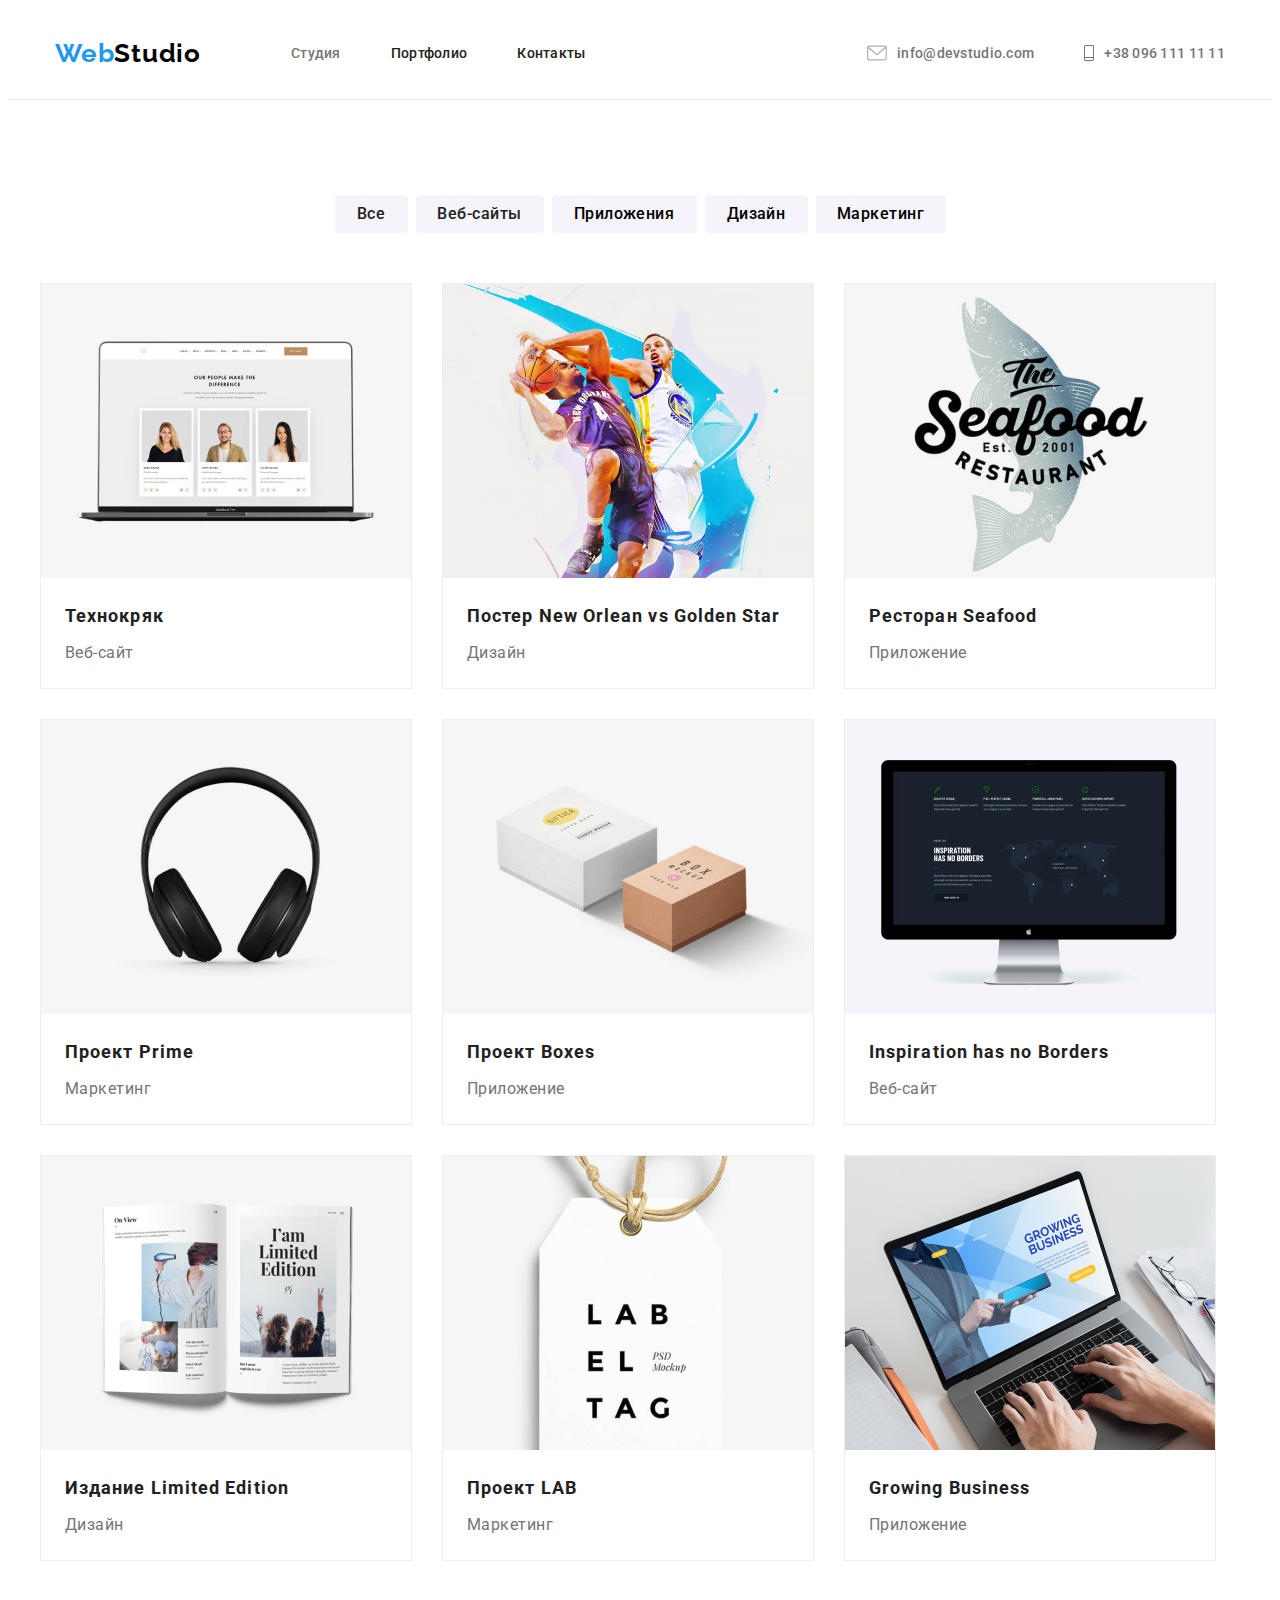
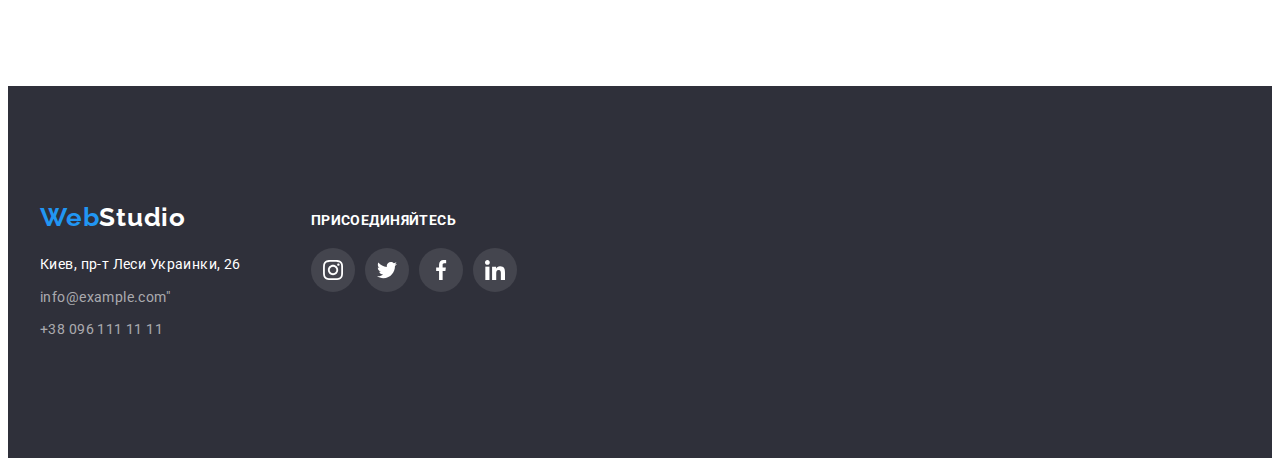
==== portfolio.html @ d0530bd4 "позиционированние текста" ====
<!DOCTYPE html>
<html lang="en">
<head>
    <meta charset="UTF-8">
    <meta name="viewport" content="width=device-width, initial-scale=1.0">
    <title>Document</title>
    <link rel="stylesheet" href="https://cdnjs.cloudflare.com/ajax/libs/modern-normalize/1.0.0/modern-normalize.min.css"
        integrity="sha512-ISS7cAi1PEhQ8jnbJpJZMd29NlhNj4AWYyLOSp2CE/CsHxTCu+r+t0D2yoJudVrd0/8fTVPUVDzY5Tvli75u/g=="
        crossorigin="anonymous" />
<link rel="stylesheet" href="./css/styles.css">
<link rel="preconnect" href="https://fonts.gstatic.com">
<link href="https://fonts.googleapis.com/css2?family=Raleway:wght@700&family=Roboto:wght@400;500;700;900&display=swap"
    rel="stylesheet",  rel="preconnect" href="https://fonts.gstatic.com">
<link href="https://fonts.googleapis.com/css2?family=Raleway:wght@700&display=swap" rel="stylesheet">
</head>
<body>
   
    
    <header class="header bord">
        <div class="container">
            <nav class="navigation">
                <a class="navigation-logo" href=""><span class="web">Web</span><span class="studio">Studio</span></a>
                <ul class="navigation-list">
        
                    <li><a class="address-mail" href="./index.html">Студия</a></li>
                    <li><a class="navigation-list-item" href="./portfolio.html">Портфолио</a></li>
                    <li><a class="navigation-list-item-in" href="">Контакты</a></li>
                </ul>
            </nav>
            <address class="address">
                <a class="navigation-list-item-blue" href="mailto:info@devstudio.com"><svg class="mail" width="16" height="12">
                        <use href="./images/sprite.svg#icon-mail"> </use>
                    </svg>
                    info@devstudio.com</a>
                <a class="header-phone" href="tel:+380961111111"><svg class="phone" width="10" height="16">
                        <use href="./images/sprite.svg#icon-phone"> </use>
                    </svg>+38 096 111 11 11</a>
            </address>
        </div>
    </header>

       <main>
         <section class="gallery">
             <ul  class="button container">
            <li  ><button  class="button-service-white" type="button">Все</li>
            <li > <button  class="button-service" type="button">Веб-сайты</button></li>
            <li><button  class="button-service-two" type="button">Приложения</button></li>
            <li><button  class="button-service-three" type="button">Дизайн</button></li>
            <li><button  class="button-service-four"type="button">Маркетинг</button><li>
            </ul>

         <div class="  container">
        <ul class=" work-once ">
           
            <li class="photo-portfolio-once">
                <a class="portfolio-shadow" href="">
                <img src="./portfolio/protfolio  images/main-page/tehnokryak-1.jpg" alt="" width="370" height="294">
                   <div class="discription-photo">
                <p class="descriptin-photo">
                    Технокряк
                    </p>
                    <p class="descriptin-photo-work">Веб-сайт </p> 
                    </div>
                    </a>
            </li>
            <li class="photo-portfolio-once">
                <a class="portfolio-shadow" href="">
                <img src="./portfolio/protfolio  images/main-page/poster-2.jpg" alt="" width="370" height="294">
                <div class="discription-photo">
                <p class="descriptin-photo">
                    Постер New Orlean vs Golden Star
                    </p>
                    <p class="descriptin-photo-work">Дизайн</p>
                    </div>
                </a>
            </li>
            <li class="photo-portfolio-twice">
                <a class="portfolio-shadow" href="">
                <img src="./portfolio/protfolio  images/main-page/resyaurant-3.jpg" alt="" width="370" height="294">
                <div class="discription-photo">
                <p class="descriptin-photo">
                    Ресторан Seafood
                    </p>
                    <p class="descriptin-photo-work">Приложение</p>
                    </div>
                </a>
            </li>
                         
            <li class="photo-portfolio-once">
                <a  class="portfolio-shadow" href="">
                <img src="./portfolio/protfolio  images/main-page/img-4.jpg" alt="" width="370" height="294">
                    <div class="discription-photo">
                <p class="descriptin-photo">
                    Проект Prime
                    </p >
                    <p class="descriptin-photo-work">Маркетинг</p>
                    </div>
                </a>
            </li>
            <li class="photo-portfolio-once">
                <a class="portfolio-shadow" href="">
                <img src="./portfolio/protfolio  images/main-page/img-5.jpg" alt="" width="370" height="294">
                <div class="discription-photo">
                    <p class="descriptin-photo">
                    Проект Boxes
                    </p >
                    <p class="descriptin-photo-work">Приложение</p>
                    </div>
                    </a>
            </li>
            <li class="photo-portfolio-twice">
                <a  class="portfolio-shadow" href="">
                <img src="./portfolio/protfolio  images/main-page/img-6.jpg" alt="" width="370" height="294">
                <div class="discription-photo">
                    <p class="descriptin-photo">
                    Inspiration has no Borders
                    </p>
                    <p class="descriptin-photo-work">Веб-сайт</p>
                    </div>
                    </a>
            </li>
            
            <li class="photo-portfolio-once">
                <a  class="portfolio-shadow" href="">
                <img src="./portfolio/protfolio  images/main-page/img-7.jpg" alt="" width="370" height="294">
                <div class="discription-photo">
                    <p class="descriptin-photo">
                    Издание Limited Edition
                    </p>
                    <p class="descriptin-photo-work">Дизайн</p>
                    </div>
                </a>
            </li>
            <li class="photo-portfolio-once">
                <a class="portfolio-shadow" href="">
                <img src="./portfolio/protfolio  images/main-page/img-8.jpg" alt="" width="370" height="294">
                <div class="discription-photo">
                    <p class="descriptin-photo">
                    Проект LAB
                    </p>
                    <p class="descriptin-photo-work">Маркетинг</p>
                    </div>
                </a>
            </li>
            <li class="photo-portfolio-twice">
                <a class="portfolio-shadow" href="">
                <img src="./portfolio/protfolio  images/main-page/img-9.jpg" alt=""width="370" height="294">
                <div class="discription-photo">
                    <p class="descriptin-photo">
                    Growing Business
                    </p>
                    <p class="descriptin-photo-work">Приложение</p>
                </div>
            </a>
            </li>
        </ul>
        </div>
        
    </section>
    </main>
<footer class="cont-footer">
    <div class="container">
        <div class="nav-foot">
            <a class="navigation-logo-footer" href=""><span class="web">Web</span><span
                    class="studio-white">Studio</span></a>
            <address>

                <ul class="futer-ul">
                    <li class="address-footer-once"> <a class="address-style"
                            href="https://goo.gl/maps/gUX8hAbv2jHmD63R7 " target="_blank">Киев, пр-т Леси Украинки,
                            26</a></li>
                    <li class="address-footer"><a class="address-style-inf"
                            href="mailto:info@example.com">info@example.com"</a></li>
                    <li class="address-footer"><a class="address-style-inf" href="tel:+380961111111">+38 096 111 11
                            11</a></li>
                </ul>
            </address>
        </div>
        <div class="footer-social">
            <p class="footer-it"> присоединяйтесь</p>

            <ul class="social-network-footer">
                <li class="social-network-items"><a class="social-network-link-footer" href=""> <svg
                            class="network-photo-footer">
                            <use href="./images/sprite.svg#icon-instagram"></use>
                        </svg></a>
                </li>
                <li class="social-network-items"><a class="social-network-link-footer" href=""> <svg
                            class="network-photo-footer">
                            <use href="./images/sprite.svg#icon-twitter"></use>
                        </svg></a>
                </li>
                <li class="social-network-items"><a class="social-network-link-footer" href=""> <svg
                            class="network-photo-footer">
                            <use href="./images/sprite.svg#icon-facebook"></use>
                        </svg></a>
                </li>
                <li class="social-network-items"><a class="social-network-link-footer" href=""> <svg
                            class="network-photo-footer">
                            <use href="./images/sprite.svg#icon-linkedin"></use>
                        </svg></a>
                </li>
            </ul>
        </div>
    </div>

</footer>
</body>
</html>
---- css/styles.css ----
h1,
h2,
h3,
h4,
h5,
h6 {
  margin: 0;
}

ul,
ol {
  margin: 0;
  padding: 0;
}

p {
  margin: 0;
}
img {
  display: block;
}
/*HEADER!!!!!!!!!!!!!!!!!!!!!!!!!!!!!!!!!!!!!!!!!!!!!!!!!!!!!*/
.header .container {
  display: flex;
  align-items: center;
  width: 1170px;
  margin: 0 auto;
  padding-top: 30px;
  padding-bottom: 30px;
}
.navigation {
  display: flex;
  align-items: center;
}
.navigation-list {
  display: flex;
}
.address {
  display: flex;
  margin-left: auto;
}
.header .navigation-logo {
  margin-right: 90px;
}
.address-mail {
  margin-right: 50px;
  outline: none;
}
.navigation-list-item {
  margin-right: 50px;
  text-decoration: none;
  outline: none;
}
.address-footer {
  display: flex;
  align-items: center;
}
.navigation-list-item-blue {
  margin-right: 50px;
  text-decoration: none;
}
.container {
  width: 1200px;
  margin: 0 auto;
  flex-wrap: wrap;
  list-style: none;
  /*justify-content: center;*/
  display: flex;
}

.navigation-list-item,
.navigation-list-item-port,
.navigation-list-item-in {
  font-family: "Roboto", sans-serif;
  font-weight: 500;
  font-size: 14px;
  line-height: 1.1422;
  letter-spacing: 0.02em;
  color: #212121;
  text-decoration: none;
  list-style-type: none;
  outline: none;
}

.address-mail,
.header-phone {
  font-family: "Roboto", sans-serif;
  font-style: normal;
  font-weight: 500;
  font-size: 14px;
  line-height: 1.1422;
  letter-spacing: 0.02em;
  color: #757575;
  text-decoration: none;
}

.address-mail:hover,/*hover for e-mail address*/
.address-mail:focus {
  color: #2196f3;
}

.button-service:hover,
.button-service:focus {
  background-color: #2196f3;
  color: white;
}

/*HERO*/
.hero {
  background: #2f303a;
  background-image: linear-gradient(
      rgba(47, 48, 58, 0.4),
      rgba(47, 48, 58, 0.4)
    ),
    url("../images/hero/bg.jpg"); /*задаем фон в виде картинки*/ /* обязательно задаем!!!!!!!!!!!!!!!!!!!!!!!!!!!!!!!!!!!!!!!!!!!!!!!!!*/

  background-size: cover; /* обязательно задаем!!!!!!!!!!!!!!!!!!!!!!!!!!!!!!!!!!!!!!!!!!!!!!!!!*/

  background-repeat: no-repeat; /* обязательно задаем!!!!!!!!!!!!!!!!!!!!!!!!!!!!!!!!!!!!!!!!!!!!!!!!!*/
  align-items: center;
  padding: 200px 0;
}

.modal-button {
  font-family: "Roboto", sans-serif;
  font-style: normal;
  font-weight: bold;
  font-size: 16px;
  line-height: 30px;
  align-items: center;
  text-align: center;
  letter-spacing: 0.06em;
  color: #ffffff;
  padding-left: 30px;
  padding-right: 30px;
  padding-top: 10px;
  padding-bottom: 10px;
}
.service-button {
  margin: 0 auto;
  display: block;
  min-width: 200px;
  height: 50px;
  background: #2196f3;
  box-shadow: 0px 4px 4px rgba(0, 0, 0, 0.15);
  border-radius: 4px;
  cursor: pointer; /*рука на кнопке*/
  margin-top: 30px;
}
.hero-title {
  font-family: "Roboto", sans-serif;
  font-style: normal;
  font-weight: 900;
  font-size: 44px;
  line-height: 1.363;
  text-align: center;
  letter-spacing: 0.06em;
  text-transform: uppercase;
  color: #ffffff;
  width: 696px;
  margin: 0 auto;
}
/*OUR WORK IDEA */
.work-idea {
  font-family: "Roboto", sans-serif;
  font-style: normal;
  font-weight: bold;
  font-size: 14px;
  line-height: 16px;
  letter-spacing: 0.03em;
  text-transform: uppercase;
  color: #212121;
  list-style-type: none;
  margin-bottom: 10px;
}
.work {
  list-style-type: none;
}
.work-footer {
  display: flex;
  list-style-type: none;
  align-items: center;
  flex-direction: column;
}
.futer-ul {
  list-style-type: none;
  padding-top: 20px;
}
.work-ul {
  display: flex;
  list-style: none;
  align-items: center;
}
.work-idea-optoins {
  font-family: "Roboto", sans-serif;
  font-style: normal;
  font-weight: normal;
  font-size: 14px;
  line-height: 24px;
  letter-spacing: 0.03em;
  color: #757575;
}

.work-desk {
  padding-right: 30px;
  width: 275px;
  margin-right: 30px;
}
.work-desk-once {
  max-width: 275px;
}

.photo-work {
  padding-right: 30px;
}

/*OUR prpcess, our peple*/
.work-people {
  background: #f5f4fa;
  margin: 0 auto;
  padding-top: 95px;
  padding-bottom: 95px;
}

.work-process {
  font-family: "Roboto", sans-serif;
  font-style: normal;
  font-weight: bold;
  font-size: 36px;
  line-height: 42px;
  text-align: center;
  letter-spacing: 0.03em;
  color: #212121;
  padding-bottom: 50px;
  margin: 0 auto;
}
.work-blok {
  padding-top: 95px;
  padding-bottom: 95px;
}
.person {
  margin-right: 30px;
  background: #ffffff;
  cursor: pointer;
  max-width: 270px;
  height: 428px;
}
.person-once {
  background: #ffffff;
  cursor: pointer;
  max-width: 270px;
  height: 428px;
}
.name-one {
  font-family: "Roboto", sans-serif;
  font-style: normal;
  font-weight: 500;
  font-size: 16px;
  line-height: 19px;
  letter-spacing: 0.03em;
  color: #212121;
  padding-left: 59px;
  padding-right: 59px;
  padding-top: 30px;
  padding-bottom: 10px;
}
.name-fr {
  font-family: "Roboto", sans-serif;
  font-style: normal;
  font-weight: 500;
  font-size: 16px;
  line-height: 19px;
  letter-spacing: 0.03em;
  color: #212121;
  padding-left: 80px;
  padding-right: 80px;
  padding-top: 30px;
  padding-bottom: 10px;
}
.name-mark {
  font-family: "Roboto", sans-serif;
  font-style: normal;
  font-weight: 500;
  font-size: 16px;
  line-height: 19px;
  letter-spacing: 0.03em;
  color: #212121;
  padding-left: 60px;
  padding-right: 60px;
  padding-top: 30px;
  padding-bottom: 10px;
}
.name-diz {
  font-family: "Roboto", sans-serif;
  font-style: normal;
  font-weight: 500;
  font-size: 16px;
  line-height: 19px;
  letter-spacing: 0.03em;
  color: #212121;
  padding-left: 60px;
  padding-right: 60px;
  padding-top: 30px;
  padding-bottom: 10px;
}
.professional {
  font-family: "Roboto", sans-serif;
  font-style: normal;
  font-weight: normal;
  font-size: 16px;
  line-height: 19px;
  /* identical to box height */
  letter-spacing: 0.03em;
  color: #757575;
  padding-top: 10px;
  padding-bottom: 15px;
  text-align: center;
}
.cont-footer {
  display: flex;
  align-items: center;
  padding-top: 60px;
  padding-bottom: 60px;
  height: 252px;
  background: #2f303a;
}

/*OUR process, our peple*/

/*ADDRESS*/
.address-style {
  font-family: "Roboto", sans-serif;
  font-style: normal;
  font-weight: normal;
  font-size: 14px;
  line-height: 1.71;
  letter-spacing: 0.03em;
  text-decoration: none;
  color: #ffffff;
}
.address-style-inf {
  font-family: "Roboto", sans-serif;
  font-style: normal;
  font-weight: normal;
  font-size: 14px;
  line-height: 1.71;
  letter-spacing: 0.03em;
  text-decoration: none;
  color: rgba(255, 255, 255, 0.6);
}

/*ADDRESS*/
.studio {
  font-family: "Raleway", sans-serif;
  font-style: normal;
  font-weight: bold;
  font-size: 26px;
  line-height: 1.19;
  letter-spacing: 0.03em;
  text-decoration: none;
  color: black;
}
.web {
  font-family: Raleway;
  font-style: normal;
  font-weight: bold;
  font-size: 26px;
  line-height: 1.19;
  letter-spacing: 0.03em;
  color: #2196f3;
}

.navigation-list-item-port {
  font-family: Roboto;
  font-style: normal;
  font-weight: 500;
  font-size: 14px;
  line-height: 1.142;
  letter-spacing: 0.02em;
  color: #212121;
}

.address-mail-port,
.header-phone-port {
  font-family: "Roboto", sans-serif;
  font-style: normal;
  font-weight: 500;
  font-size: 14px;
  line-height: 1.142;
  letter-spacing: 0.02em;
  text-decoration: none;
  color: #757575;
}
.descriptin-photo {
  font-family: "Roboto", sans-serif;
  font-style: normal;
  font-weight: bold;
  font-size: 18px;
  line-height: 2;
  letter-spacing: 0.06em;
  color: #212121;
  padding-bottom: 4px;
  text-decoration: none;
}
.descriptin-photo-work {
  font-family: "Roboto", sans-serif;
  font-style: normal;
  font-weight: normal;
  font-size: 16px;
  line-height: 1.875;
  letter-spacing: 0.03em;
  color: #757575;
  text-decoration: none;
}
.navigation-logo {
  font-family: Raleway;
  font-style: normal;
  font-weight: bold;
  font-size: 26px;
  line-height: 1.19;
  letter-spacing: 0.03em;
  color: #2196f3;
  text-decoration: none;
  outline: none;
}
.navigation-logo-footer {
  width: 145px;
  height: 31px;
  font-family: Raleway;
  font-style: normal;
  font-weight: bold;
  font-size: 26px;
  line-height: 31px;
  letter-spacing: 0.03em;
  text-decoration: none;
}
.address-style {
  font-family: "Roboto", sans-serif;
  font-style: normal;
  font-weight: normal;
  font-size: 14px;
  line-height: 1.714;
  letter-spacing: 0.03em;
  text-decoration: none;
  /*color: #FFFFFF;*/
}

.navigation-list {
  list-style-type: none;
}
.studio-white {
  color: white;
}

.navigation-list-item-blue {
  font-family: "Roboto", sans-serif;
  font-style: normal;
  font-weight: 500;
  font-size: 14px;
  line-height: 16px;
  letter-spacing: 0.02em;
  color: #757575;
  outline: none;
}

.navigation-list-item-blue:hover,
.navigation-list-item-blue:focus {
  color: #2196f3;
}

.navigation-list-item-port-blue {
  font-family: "Roboto", sans-serif; /*задаем голубой для*/
  font-style: normal;
  font-weight: 500;
  font-size: 14px;
  line-height: 16px;
  letter-spacing: 0.02em;
  color: #2196f3;
  text-decoration: none;
}

.button-service {
  list-style-type: none;
  font-family: Roboto;
  font-style: normal;
  font-weight: 500;
  font-size: 16px;
  line-height: 26px;
  text-align: center;
  letter-spacing: 0.03em;
  color: #212121;
  width: 128px;
  height: 38px;
  background: #f5f4fa;
  border-radius: 4px;
  border: none;
  outline: none;
}

.header-phone:hover,/*hover for e-mail address*/
.header-phone:focus {
  color: #2196f3;
  outline: none;
}

.button-service-white {
  font-family: "Roboto", sans-serif;
  font-style: normal;
  font-weight: 500;
  font-size: 16px;
  line-height: 26px;
  letter-spacing: 0.03em;
  color: #212121;
  margin-right: 8px;
  width: 73px;
  height: 38px;
  cursor: pointer;
  background: #f5f4fa;
  border-radius: 4px;
  border: none;
  outline: none;
}
.button-service-white:hover,
.button-service-white:focus {
  background-color: #2196f3;
  color: white;
}

.address-footer {
  padding-top: 9px;
}

/*--------------------------------ПОРТФОЛИО-------------------------------*/
.header-portfolio {
  display: flex;
  align-items: center;
  padding-top: 30px;
  padding-bottom: 30px;
}
.work-portfolio {
  list-style: none;
  display: flex;
}
.navigation-partfolio {
  display: flex;
  align-items: center;
}
.address-porfolio {
  display: flex;
  align-items: center;
}
.navigation-logo-partfolio {
  margin-right: 95px;
  text-decoration: none;
}
.nav {
  margin-right: 50px;
}
.navigation-list-item-port-contact {
  font-family: Roboto;
  font-style: normal;
  font-weight: 500;
  font-size: 14px;
  line-height: 1.142;
  letter-spacing: 0.02em;
  color: #212121;
  text-decoration: none;
}
.address-porfolio {
  margin-left: auto;
}
.address-mail-port {
  margin-right: 50px;
}
.button {
  display: flex;
  text-align: center;
  justify-content: center;
  padding-bottom: 50px;
  list-style-type: none;
}

.button-service {
  margin-right: 8px;
  width: 128px;
  height: 38px;
  background: #f5f4fa;
  border-radius: 4px;
  cursor: pointer;
  font-family: Roboto;
  font-style: normal;
  font-weight: 500;
  font-size: 16px;
  line-height: 26px;
  text-align: center;
  letter-spacing: 0.03em;
  border: none;
  outline: none;
}

.button-service-two {
  margin-right: 8px;
  width: 145px;
  height: 38px;
  background: #f5f4fa;
  border-radius: 4px;
  cursor: pointer;
  font-family: Roboto;
  font-style: normal;
  font-weight: 500;
  font-size: 16px;
  line-height: 26px;
  text-align: center;
  letter-spacing: 0.03em;
  border: none;
  outline: none;
}
.button-service-two:hover,
.button-service-two:focus {
  background-color: #2196f3;
  color: white;
}

.button-service-three {
  margin-right: 8px;
  width: 103px;
  height: 38px;
  background: #f5f4fa;
  border-radius: 4px;
  cursor: pointer;
  font-family: Roboto;
  font-style: normal;
  font-weight: 500;
  font-size: 16px;
  line-height: 26px;
  text-align: center;
  letter-spacing: 0.03em;
  border: none;
  outline: none;
}
.button-service-three:hover,
.button-service-three:focus {
  background-color: #2196f3;
  color: white;
}
.button-service-four {
  width: 130px;
  height: 38px;
  background: #f5f4fa;
  cursor: pointer;
  font-family: Roboto;
  font-style: normal;
  font-weight: 500;
  font-size: 16px;
  line-height: 26px;
  text-align: center;
  letter-spacing: 0.03em;
  border: none;
  outline: none;
}
.button-service-four:hover,
.button-service-four:focus {
  background-color: #2196f3;
  color: white;
}
.work-once {
  list-style: none;
  display: flex;
  flex-wrap: wrap; /*-----------------------------------очень важно*/
}
.photo-portfolio-once {
  margin-right: 30px;
  margin-bottom: 30px;
  background: #ffffff;
  box-sizing: border-box;
  cursor: pointer;
  text-decoration: none;
  background: #ffffff;
  border: 1px solid #eeeeee;
  box-sizing: border-box;
  outline: none;
}

.photo-portfolio-once:hover,
.photo-portfolio-once:focus {
  box-shadow: 0px 1px 1px rgba(0, 0, 0, 0.12), 0px 4px 4px rgba(0, 0, 0, 0.06),
    1px 4px 6px rgba(0, 0, 0, 0.16);
}

.portfolio-shadow {
  text-decoration: none;
}

.portfolio-shadow:focus {
  display: block;
  box-shadow: 0px 1px 1px rgba(0, 0, 0, 0.12), 0px 4px 4px rgba(0, 0, 0, 0.06),
    1px 4px 6px rgba(0, 0, 0, 0.16);
  outline: none;
}

.photo-portfolio-twice:hover,
.photo-portfolio-twice:focus {
  box-shadow: 0px 1px 1px rgba(0, 0, 0, 0.12), 0px 4px 4px rgba(0, 0, 0, 0.06),
    1px 4px 6px rgba(0, 0, 0, 0.16);
}

.photo-portfolio-twice {
  margin-bottom: 30px;
  background: #ffffff;
  border: 1px solid #eeeeee;
  box-sizing: border-box;
  cursor: pointer;
  border: 1px solid #eeeeee;
  box-sizing: border-box;
  outline: none;
}
.discription-photo {
  padding-left: 24px;
  padding-right: 24px;
  padding-top: 20px;
  padding-bottom: 20px;
  text-decoration: none;
}
.bord {
  border-bottom: 1px solid #ececec;
}
.gallery {
  padding-bottom: 95px;
  padding-top: 95px;
}
.header-phone:hover,/*hover for e-mail address*/
.header-phone:focus {
  color: #2196f3;
}

.navigation-list-item:hover,/*hover for e-mail address*/
.navigation-list-item:focus {
  color: #2196f3;
}
.mail {
  color: #757575;
  margin-right: 10px;
}

.navigation-list-item-blue {
  display: flex;
  align-items: center;
}
.phone {
  margin-right: 10px;
  color: #757575;
}
.header-phone {
  display: flex;
  align-items: center;
}

.navigation-list-item-in:hover,
.navigation-list-item-in:focus {
  color: #2196f3;
}
.social-network {
  display: flex;
  justify-content: space-between;
  list-style: none;
  padding-bottom: 30px;
  padding-right: 30px;
  padding-left: 30px;
}
.social-network-link {
  /* родной цвет окошка*/
  width: 44px;
  height: 44px;
  background-color: #ffffff;
  display: block;
  border-radius: 50%;
  display: flex;
  justify-content: center;
  align-items: center;
  outline: none;
}
.social-network-link:hover,
.social-network-link:focus {
  background: #2196f3; /* наводим на ссылку и получаем ховер*/
}

.social-network-link:hover .network-photo,
.social-network-link:focus .network-photo {
  /*наводим на родной цвет а получаем ховер иконки*/
  fill: #ffffff;
}

.network-photo {
  width: 20px;
  height: 20px;
  color: #afb1b8; /*родной цвет иконки*/
}
.network-photo {
  fill: currentColor; /* утверждаем родной цвет*/
}
.social-network-link-footer:hover,
.social-network-link-footer:focus {
  background: #2196f3;
  outline: none;
}

.network-photo-footer {
  width: 20px;
  height: 20px;
  color: #ffffff;
}
.network-photo-footer {
  fill: currentColor;
}

.social-network-link-footer {
  width: 44px;
  height: 44px;
  background: #2f303a;
  background-image: linear-gradient(
    rgba(255, 255, 255, 0.1),
    rgba(255, 255, 255, 0.1)
  );
  display: block;
  border-radius: 50%;
  display: flex;
  justify-content: center;
  align-items: center;
}
.person:hover,
.person:focus {
  box-shadow: 0px 1px 3px rgba(0, 0, 0, 0.12), 0px 1px 1px rgba(0, 0, 0, 0.14),
    0px 2px 1px rgba(0, 0, 0, 0.2);
  border-radius: 0px 0px 4px 4px;
}
.person-once:hover,
.person-once:focus {
  box-shadow: 0px 1px 3px rgba(0, 0, 0, 0.12), 0px 1px 1px rgba(0, 0, 0, 0.14),
    0px 2px 1px rgba(0, 0, 0, 0.2);
  border-radius: 0px 0px 4px 4px;
}

.footer-it {
  font-family: Roboto;
  font-style: normal;
  font-weight: bold;
  font-size: 14px;
  line-height: 16px;
  letter-spacing: 0.03em;
  text-transform: uppercase;
  color: #ffffff;
}
.footer-social {
  display: block;
  padding-top: 70px;
  padding-bottom: 60px;
  padding-left: 70px;
}
.social-network-footer {
  display: flex;
  list-style: none;
}
.nav-foot {
  padding-top: 60px;
  padding-bottom: 60px;
}
.social-network-footer {
  padding-top: 20px;
}
.social-network-items {
  padding-right: 10px;
}
.container-hero {
  width: 1200px;
  margin: 0 auto;
  flex-wrap: wrap;
  list-style: none;
  justify-content: center;
}

.container-footer {
  width: 1200px;
  margin: 0 auto;
  flex-wrap: wrap;
  list-style: none;
  display: flex;
}
.photo-before-list {
  display: flex;
  list-style-type: none;
}
.photo-before-list-icon {
  width: 270px;
  height: 120px;
  background: #f5f4fa;
  border-radius: 4px;
}
.photo-before {
  padding-top: 95px;
  padding-bottom: 30px;
}
.photo-before-list-icon {
  margin-right: 30px;
  justify-content: center;
  display: flex;
  align-items: center;
}
.our-client {
  font-family: Roboto;
  font-style: normal;
  font-weight: bold;
  font-size: 36px;
  line-height: 42px;
  text-align: center;
  letter-spacing: 0.03em;
  color: #212121;
  margin: 0 auto;
  padding-bottom: 50px;
}
.client-list {
  display: flex;
  list-style-type: none;
  align-items: center;
  justify-content: space-between;
}
.client {
  padding-top: 95px;
  padding-bottom: 95px;
}
.client-items {
  width: 170px;
  height: 90px;
  border: 1px solid #afb1b8;
  box-sizing: border-box;
  border-radius: 4px;
  justify-content: center;
  display: flex;
  align-items: center;
}
.container-client {
  width: 1200px;
  margin: 0 auto;
  flex-wrap: wrap;
  list-style: none;
  /*justify-content: center;*/
}
.client-photo {
  color: #afb1b8; /*родной цвет иконки*/
  display: flex;
  align-items: center;
}
.client-photo {
  fill: currentColor; /* утверждаем родной цвет*/
}

.client-items-link {
  display: flex;
  border: 1px solid #afb1b8;
  justify-content: center;
  align-items: center;
  width: 170px;
  height: 90px;
  outline-color: #2196f3;
}

.client-items-link:hover .client-photo {
  color: #2196f3;
}
.header-phone:hover .phone {
  fill: #2196f3;
}
.header-phone:focus .phone {
  fill: #2196f3;
}
.phone {
  fill: currentColor;
} /* утверждаем родной цвет*/

.mail {
  width: 20px;
  height: 20px;
  color: #afb1b8; /*родной цвет иконки*/
}
.mail {
  fill: currentColor; /* утверждаем родной цвет*/
}
.navigation-list-item-blue:hover .mail {
  fill: #2196f3;
}
.navigation-list-item-blue:focus .mail {
  fill: #2196f3;
}
.client-items-link:hover {
  border-color: #2196f3;
}

.client-items-link:hover .client-photo,
.client-items-link:focus .client-photo {
  color: #2196f3;
}
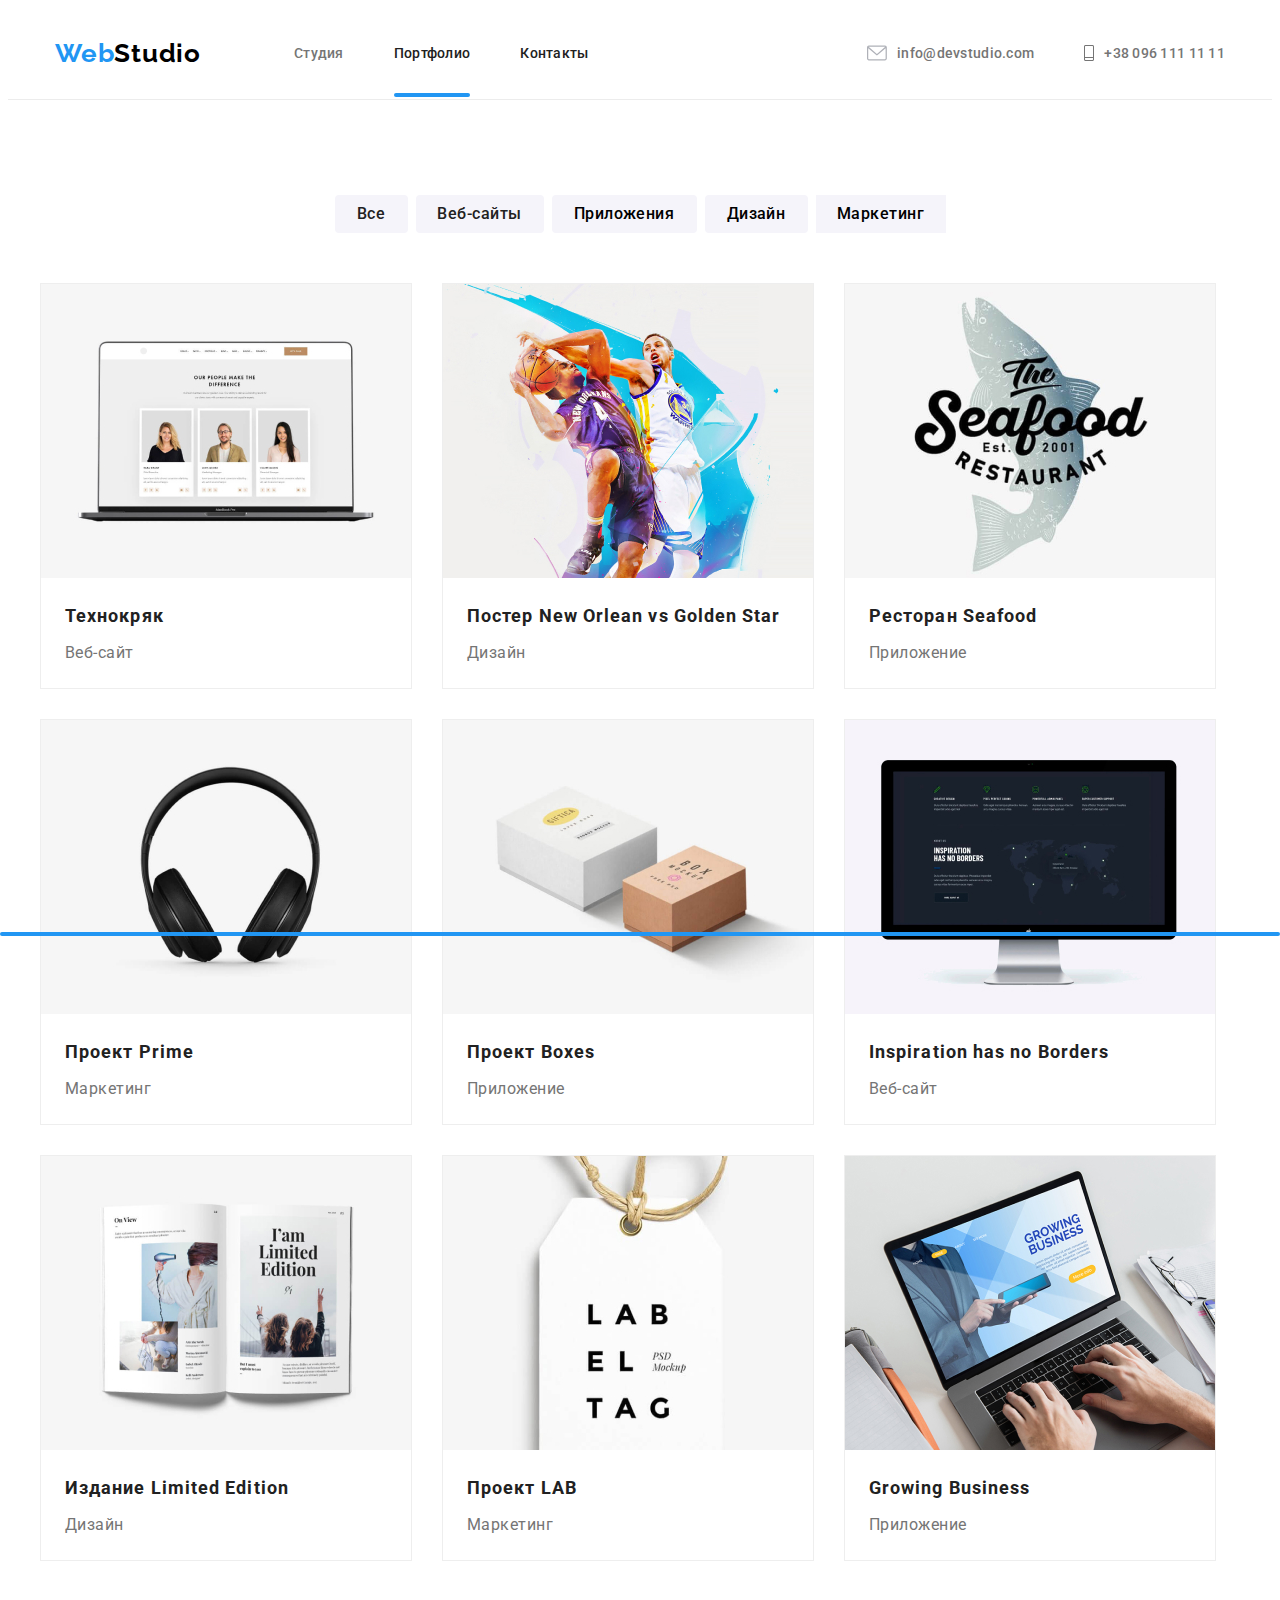
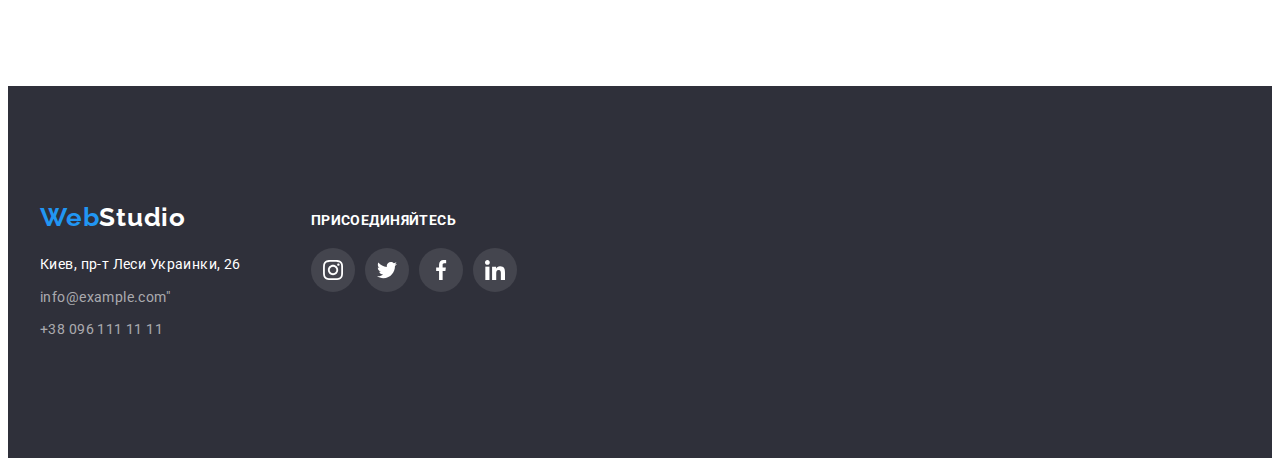
==== commit 4ad0cc57: "new" ====
--- a/portfolio.html
+++ b/portfolio.html
@@ -23,7 +23,7 @@
                 <ul class="navigation-list">
         
                     <li><a class="address-mail" href="./index.html">Студия</a></li>
-                    <li><a class="navigation-list-item" href="./portfolio.html">Портфолио</a></li>
+                    <li class="stidio-nav"><a class="navigation-list-item-portion" href="./portfolio.html">Портфолио</a></li>
                     <li><a class="navigation-list-item-in" href="">Контакты</a></li>
                 </ul>
             </nav>
--- a/css/styles.css
+++ b/css/styles.css
@@ -28,6 +28,57 @@
   padding-top: 30px;
   padding-bottom: 30px;
 }
+.address-mail::after {
+  /* создание полосочки псевдоэлемента*/
+  content: "";
+  position: absolute;
+  width: 100%;
+  left: 0;
+  bottom: 0;
+  display: block;
+  height: 4px;
+  background: #2196f3;
+  border-radius: 2px;
+  transform: translateY(36px);
+}
+.navigation-list-item-portion::after {
+  /* создание полосочки псевдоэлемента*/
+  content: "";
+  position: absolute;
+  width: 100%;
+  left: 0;
+  bottom: 0;
+  display: block;
+  height: 4px;
+  background: #2196f3;
+  border-radius: 2px;
+  transform: translateY(36px);
+}
+.stidio-nav {
+  position: relative;
+}
+.address-mail {
+  transition: color 250ms /*cubic-bezier(0.4.0, 0.2, 1)*/;
+}
+.navigation-list-item {
+  transition: color 250ms /*cubic-bezier(0.4.0, 0.2, 1)*/;
+}
+..navigation-list-item-portion {
+  transition: color 250ms /*cubic-bezier(0.4.0, 0.2, 1)*/;
+}
+.mail {
+  transition: color 1000ms /*cubic-bezier(0.4.0, 0.2, 1)*/;
+}
+
+.navigation-list-item-in {
+  transition: color 250ms /*cubic-bezier(0.4.0, 0.2, 1)*/;
+}
+.navigation-list-item-blue {
+  transition: color 250ms /*cubic-bezier(0.4.0, 0.2, 1)*/;
+}
+.header-phone {
+  transition: color 250ms /*cubic-bezier(0.4.0, 0.2, 1)*/;
+}
 .navigation {
   display: flex;
   align-items: center;
@@ -40,16 +91,21 @@
   margin-left: auto;
 }
 .header .navigation-logo {
-  margin-right: 90px;
 }
 .address-mail {
-  margin-right: 50px;
   outline: none;
 }
 .navigation-list-item {
-  margin-right: 50px;
-  text-decoration: none;
-  outline: none;
+  margin-left: 50px;
+  text-decoration: none;
+  outline: none;
+  position: relative;
+}
+.navigation-list-item-portion {
+  margin-left: 50px;
+  text-decoration: none;
+  outline: none;
+  position: relative;
 }
 .address-footer {
   display: flex;
@@ -67,10 +123,14 @@
   /*justify-content: center;*/
   display: flex;
 }
+.navigation-list-item-in {
+  margin-left: 50px;
+}
 
 .navigation-list-item,
 .navigation-list-item-port,
-.navigation-list-item-in {
+.navigation-list-item-in,
+.navigation-list-item-portion {
   font-family: "Roboto", sans-serif;
   font-weight: 500;
   font-size: 14px;
@@ -422,6 +482,7 @@
   color: #2196f3;
   text-decoration: none;
   outline: none;
+  padding-right: 93px;
 }
 .navigation-logo-footer {
   width: 145px;
@@ -735,6 +796,10 @@
 
 .navigation-list-item:hover,/*hover for e-mail address*/
 .navigation-list-item:focus {
+  color: #2196f3;
+}
+.navigation-list-item-portion:hover,/*hover for e-mail address*/
+.navigation-list-item-portion:focus {
   color: #2196f3;
 }
 .mail {
@@ -984,6 +1049,7 @@
 .mail {
   fill: currentColor; /* утверждаем родной цвет*/
 }
+
 .navigation-list-item-blue:hover .mail {
   fill: #2196f3;
 }
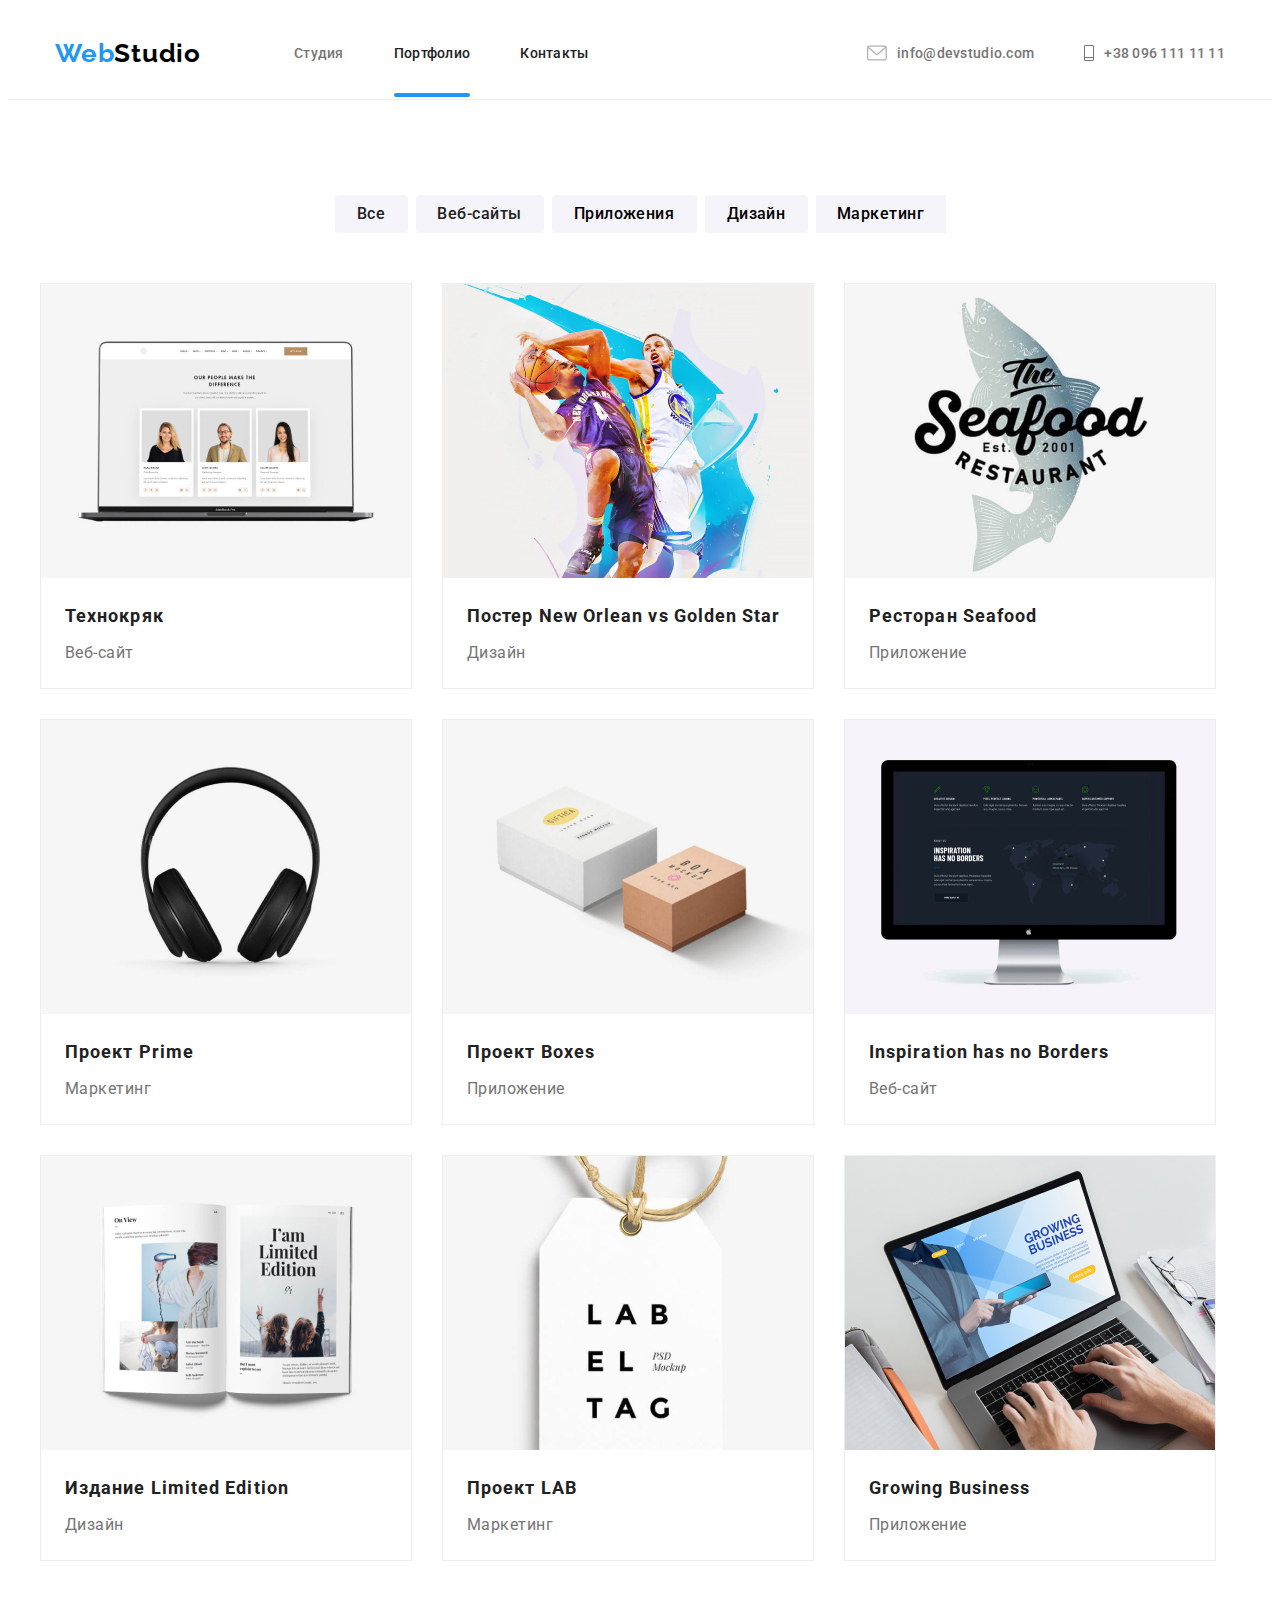
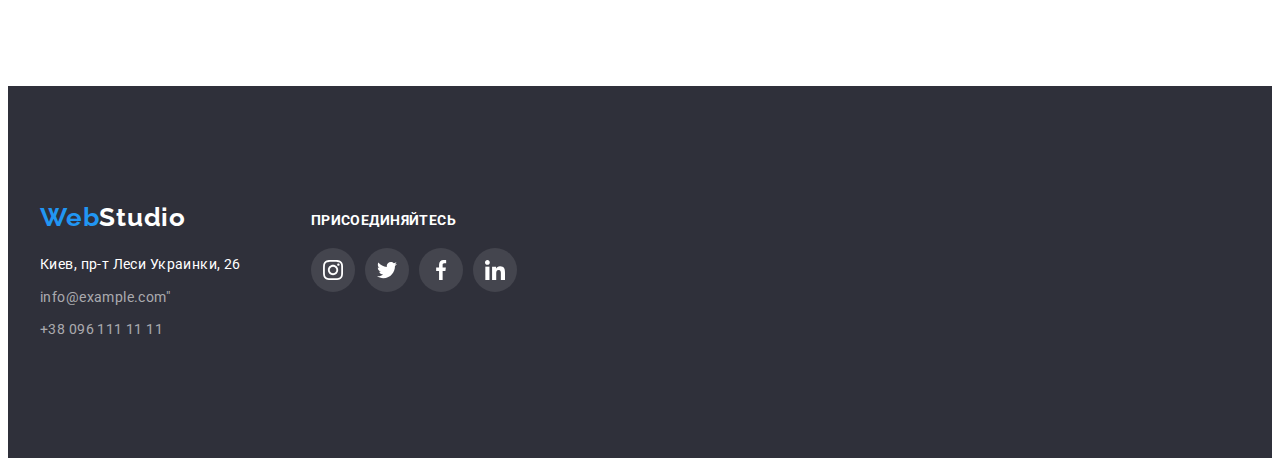
==== commit f53d3a3b: "псевдоэлемент" ====
--- a/portfolio.html
+++ b/portfolio.html
@@ -22,7 +22,7 @@
                 <a class="navigation-logo" href=""><span class="web">Web</span><span class="studio">Studio</span></a>
                 <ul class="navigation-list">
         
-                    <li><a class="address-mail" href="./index.html">Студия</a></li>
+                    <li><a class="address-mail-folio" href="./index.html">Студия</a></li>
                     <li class="stidio-nav"><a class="navigation-list-item-portion" href="./portfolio.html">Портфолио</a></li>
                     <li><a class="navigation-list-item-in" href="">Контакты</a></li>
                 </ul>
--- a/css/styles.css
+++ b/css/styles.css
@@ -29,7 +29,6 @@
   padding-bottom: 30px;
 }
 .address-mail::after {
-  /* создание полосочки псевдоэлемента*/
   content: "";
   position: absolute;
   width: 100%;
@@ -42,7 +41,6 @@
   transform: translateY(36px);
 }
 .navigation-list-item-portion::after {
-  /* создание полосочки псевдоэлемента*/
   content: "";
   position: absolute;
   width: 100%;
@@ -60,6 +58,9 @@
 .address-mail {
   transition: color 250ms /*cubic-bezier(0.4.0, 0.2, 1)*/;
 }
+.address-mail-folio {
+  transition: color 250ms /*cubic-bezier(0.4.0, 0.2, 1)*/;
+}
 .navigation-list-item {
   transition: color 250ms /*cubic-bezier(0.4.0, 0.2, 1)*/;
 }
@@ -93,6 +94,9 @@
 .header .navigation-logo {
 }
 .address-mail {
+  outline: none;
+}
+.address-mail-folio {
   outline: none;
 }
 .navigation-list-item {
@@ -143,6 +147,7 @@
 }
 
 .address-mail,
+.address-mail-folio,
 .header-phone {
   font-family: "Roboto", sans-serif;
   font-style: normal;
@@ -156,6 +161,10 @@
 
 .address-mail:hover,/*hover for e-mail address*/
 .address-mail:focus {
+  color: #2196f3;
+}
+.address-mail-folio:hover,/*hover for e-mail address*/
+.address-mail-.address-mail-folio {
   color: #2196f3;
 }
 
@@ -272,6 +281,7 @@
 
 .photo-work {
   padding-right: 30px;
+  position: relative;
 }
 
 /*OUR prpcess, our peple*/
@@ -1064,3 +1074,23 @@
 .client-items-link:focus .client-photo {
   color: #2196f3;
 }
+.advance {
+  position: absolute;
+  width: 370px;
+  height: 70px;
+  font-family: Roboto;
+  font-style: normal;
+  font-weight: bold;
+  font-size: 14px;
+  line-height: 16px;
+  text-align: center;
+  letter-spacing: 0.03em;
+  text-transform: uppercase;
+  color: #ffffff;
+  background: rgba(47, 48, 58, 0.8);
+  margin 0: auto;
+  padding-top: 27px;
+  padding-bottom: 27px;
+  position: absolute;
+  top:225px;
+}
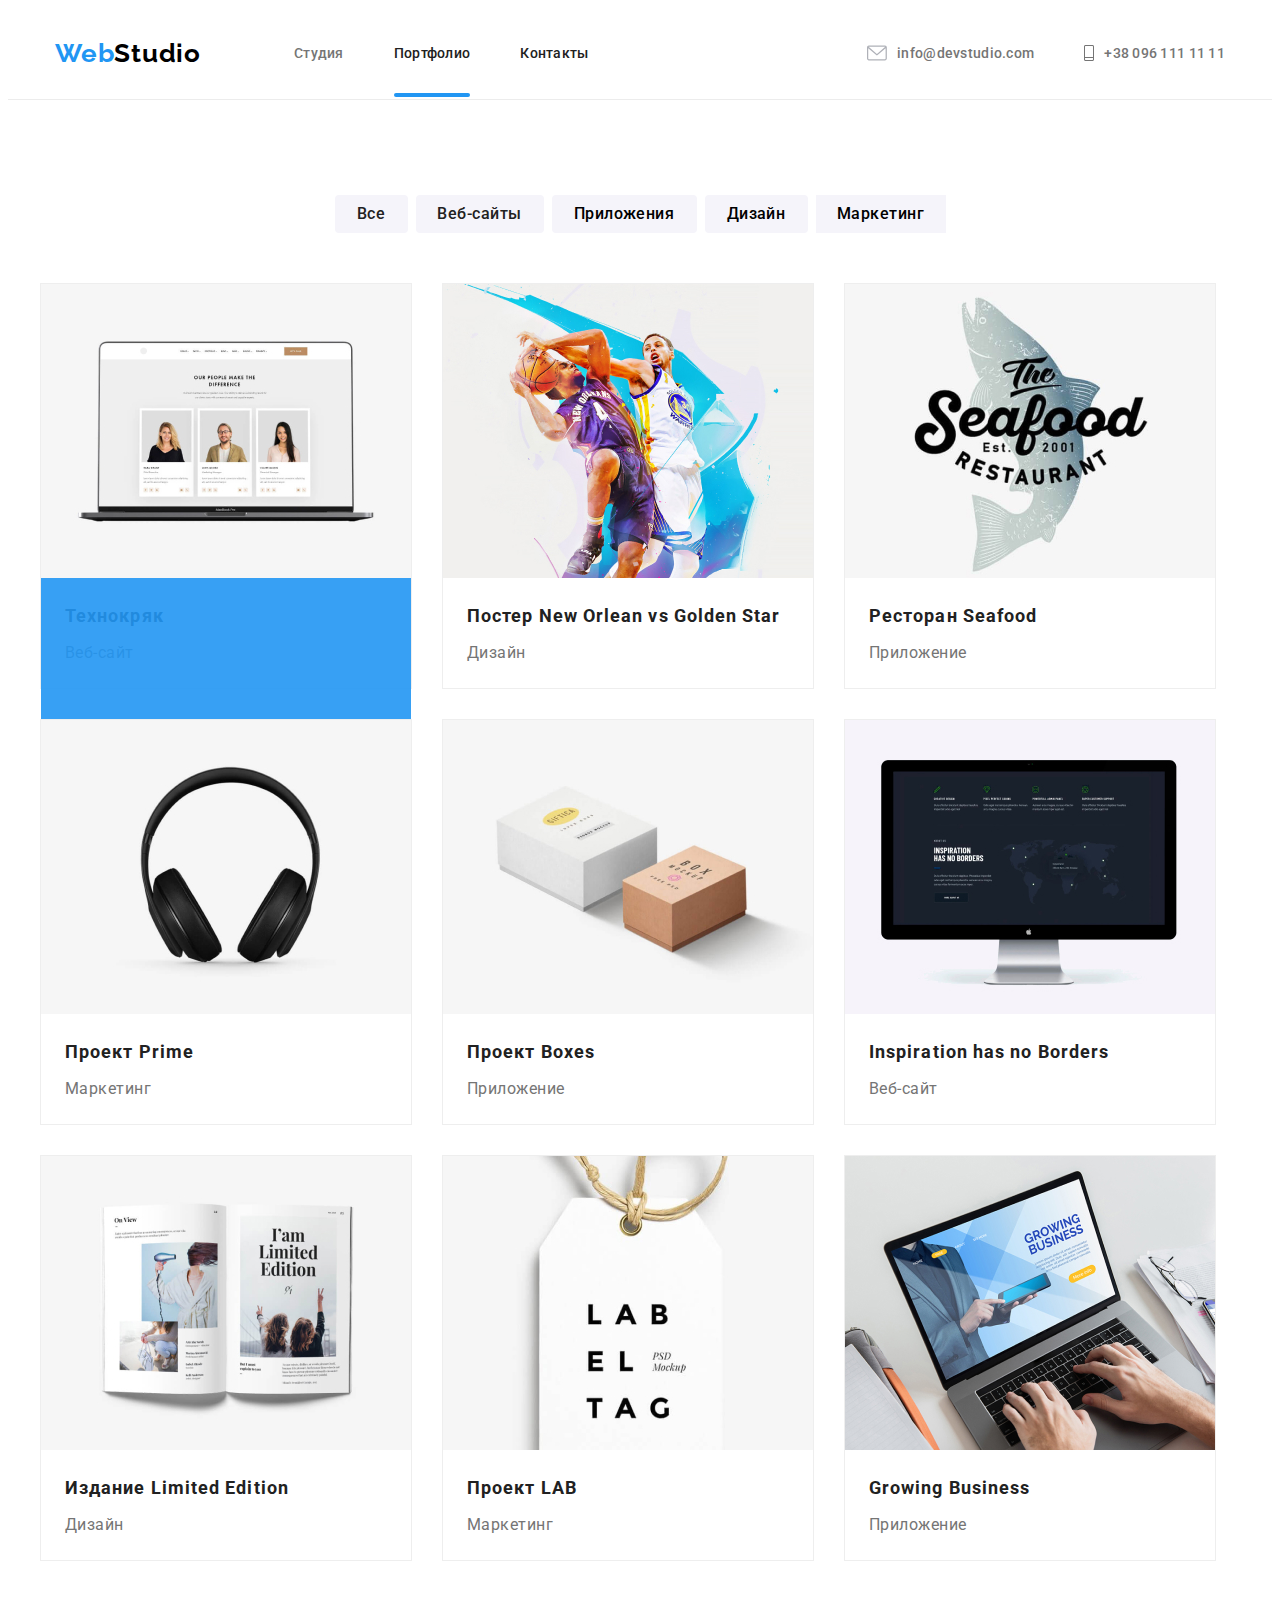
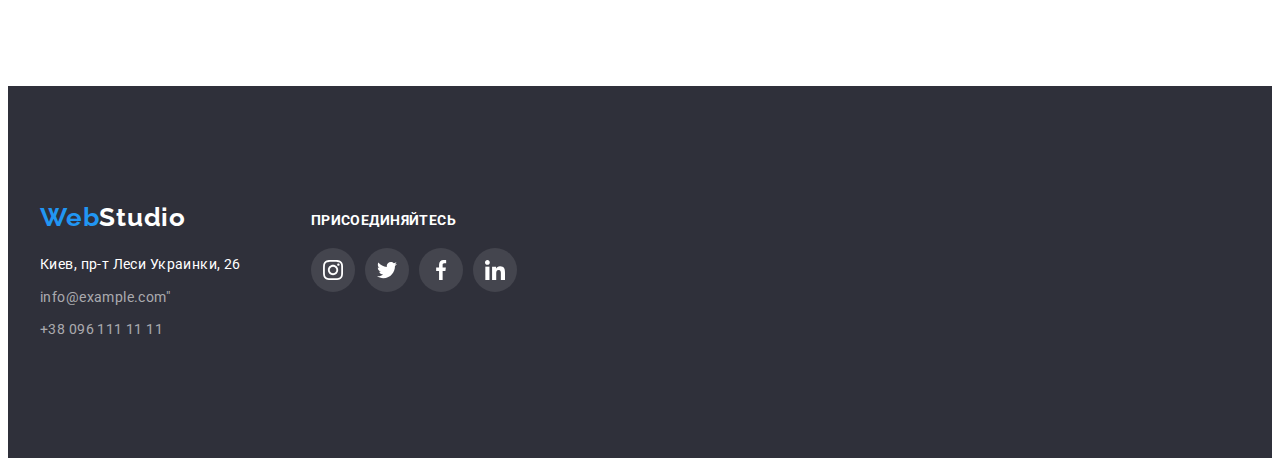
==== commit f1184fc7: "new" ====
--- a/portfolio.html
+++ b/portfolio.html
@@ -53,14 +53,18 @@
         <ul class=" work-once ">
            
             <li class="photo-portfolio-once">
+               <div class="overlay">
                 <a class="portfolio-shadow" href="">
                 <img src="./portfolio/protfolio  images/main-page/tehnokryak-1.jpg" alt="" width="370" height="294">
-                   <div class="discription-photo">
+                </div>
+                <div class="discription-photo">
+                
                 <p class="descriptin-photo">
                     Технокряк
                     </p>
                     <p class="descriptin-photo-work">Веб-сайт </p> 
                     </div>
+                    
                     </a>
             </li>
             <li class="photo-portfolio-once">
--- a/css/styles.css
+++ b/css/styles.css
@@ -56,30 +56,50 @@
   position: relative;
 }
 .address-mail {
-  transition: color 250ms /*cubic-bezier(0.4.0, 0.2, 1)*/;
+  transition-property: background-color;
+  transition-duration: 250ms;
+  transition-timing-function: cubic-bezier(0.4, 0, 0.2, 1);
+                                      
 }
 .address-mail-folio {
-  transition: color 250ms /*cubic-bezier(0.4.0, 0.2, 1)*/;
+   transition-property: background-color;
+  transition-duration: 250ms;
+  transition-timing-function: cubic-bezier(0.4, 0, 0.2, 1);
+     
 }
 .navigation-list-item {
-  transition: color 250ms /*cubic-bezier(0.4.0, 0.2, 1)*/;
+   transition-property: background-color;
+ transition-duration: 250ms;
+  transition-timing-function: cubic-bezier(0.4, 0, 0.2, 1);
+      
 }
 ..navigation-list-item-portion {
-  transition: color 250ms /*cubic-bezier(0.4.0, 0.2, 1)*/;
+   transition-property: background-color;
+ transition-duration: 250ms;
+  transition-timing-function: cubic-bezier(0.4, 0, 0.2, 1);
+      
 }
 .mail {
-  transition: color 1000ms /*cubic-bezier(0.4.0, 0.2, 1)*/;
-}
+   transition-property: background-color;
+  transition-duration: 250ms;
+  transition-timing-function: cubic-bezier(0.4, 0, 0.2, 1);
+ }   
 
 .navigation-list-item-in {
-  transition: color 250ms /*cubic-bezier(0.4.0, 0.2, 1)*/;
-}
+  transition-property: background-color;
+  transition-duration: 250ms;
+   transition-timing-function: cubic-bezier(0.4, 0, 0.2, 1);
+  } 
 .navigation-list-item-blue {
-  transition: color 250ms /*cubic-bezier(0.4.0, 0.2, 1)*/;
-}
+   transition-property: background-color;
+  transition-duration: 250ms;
+  transition-timing-function: cubic-bezier(0.4, 0, 0.2, 1);
+  } 
 .header-phone {
-  transition: color 250ms /*cubic-bezier(0.4.0, 0.2, 1)*/;
-}
+   transition-property: background-color;
+  transition-duration: 250ms;
+  transition-timing-function: cubic-bezier(0.4, 0, 0.2, 1);
+  } 
 .navigation {
   display: flex;
   align-items: center;
@@ -92,6 +112,8 @@
   margin-left: auto;
 }
 .header .navigation-logo {
+  animation-duration: 1000ms;/* задаем время анимации */
+  animation-iteration-count: 2;/* количество повторений анимации*/
 }
 .address-mail {
   outline: none;
@@ -740,7 +762,7 @@
   flex-wrap: wrap; /*-----------------------------------очень важно*/
 }
 .photo-portfolio-once {
-  margin-right: 30px;
+ margin-right: 30px;
   margin-bottom: 30px;
   background: #ffffff;
   box-sizing: border-box;
@@ -750,6 +772,7 @@
   border: 1px solid #eeeeee;
   box-sizing: border-box;
   outline: none;
+ 
 }
 
 .photo-portfolio-once:hover,
@@ -853,7 +876,17 @@
   justify-content: center;
   align-items: center;
   outline: none;
-}
+  transition-property: background-color;
+  transition-duration: 250ms;
+  transition-timing-function: cubic-bezier(0.4, 0, 0.2, 1);
+  }
+  .social-network-link-footer{
+  transition-property: background-color;
+  transition-duration: 250ms;
+  transition-timing-function: cubic-bezier(0.4, 0, 0.2, 1);
+  }
+
+
 .social-network-link:hover,
 .social-network-link:focus {
   background: #2196f3; /* наводим на ссылку и получаем ховер*/
@@ -869,6 +902,7 @@
   width: 20px;
   height: 20px;
   color: #afb1b8; /*родной цвет иконки*/
+  transition: fill 250ms  cubic-bezier(0.4, 0, 0.2, 1) ;
 }
 .network-photo {
   fill: currentColor; /* утверждаем родной цвет*/
@@ -883,6 +917,7 @@
   width: 20px;
   height: 20px;
   color: #ffffff;
+  transition: fill 250ms  cubic-bezier(0.4, 0, 0.2, 1) ;
 }
 .network-photo-footer {
   fill: currentColor;
@@ -1094,3 +1129,58 @@
   position: absolute;
   top:225px;
 }
+.backdrop{
+  position: fixed;
+  left: 0;
+  top:0;
+  z-index: 100;
+  width: 100%;
+  height: 100%;
+  background: rgba(0, 0, 0, 0.2);
+  transition: all 500ms linear;
+ 
+}
+.modal{
+width: 528px;
+min-height: 581px;
+background-color: white;
+position: absolute;
+top: 50%;                                   /*ИДЕАЛЬНОЕ ЦЕНТРИРОВАНИЕ*/
+left: 50%;
+transform: translate(-50%, -50%);
+}
+.close-btn{
+border-radius: 50%;
+width: 30px;
+height: 30px;
+right:8px;
+top: 8px;
+background: #FFFFFF;
+border: 1px solid rgba(0, 0, 0, 0.1);
+box-sizing: border-box;
+cursor: pointer;
+position: absolute;
+}
+.is-hidden{
+ opacity: 0;                         /*прячем кнопку*/
+  visibility: hidden;
+  pointer-events: none;
+  
+}
+.overlay::before{
+display: inline-block;
+content: "";
+position: absolute;
+top: 0;
+left: 0;
+width: 370px;
+height: 294px;
+transform: translateY(100%);
+background: rgba(33, 150, 243, 0.9);
+transition: transform 250ms  cubic-bezier(0.4, 0, 0.2, 1) ;
+/*opacity: 0;*/
+}
+.photo-portfolio-once:hover .overlay::before{
+  transform: translateY(0);
+}
+.photo-portfolio-once{position: relative;}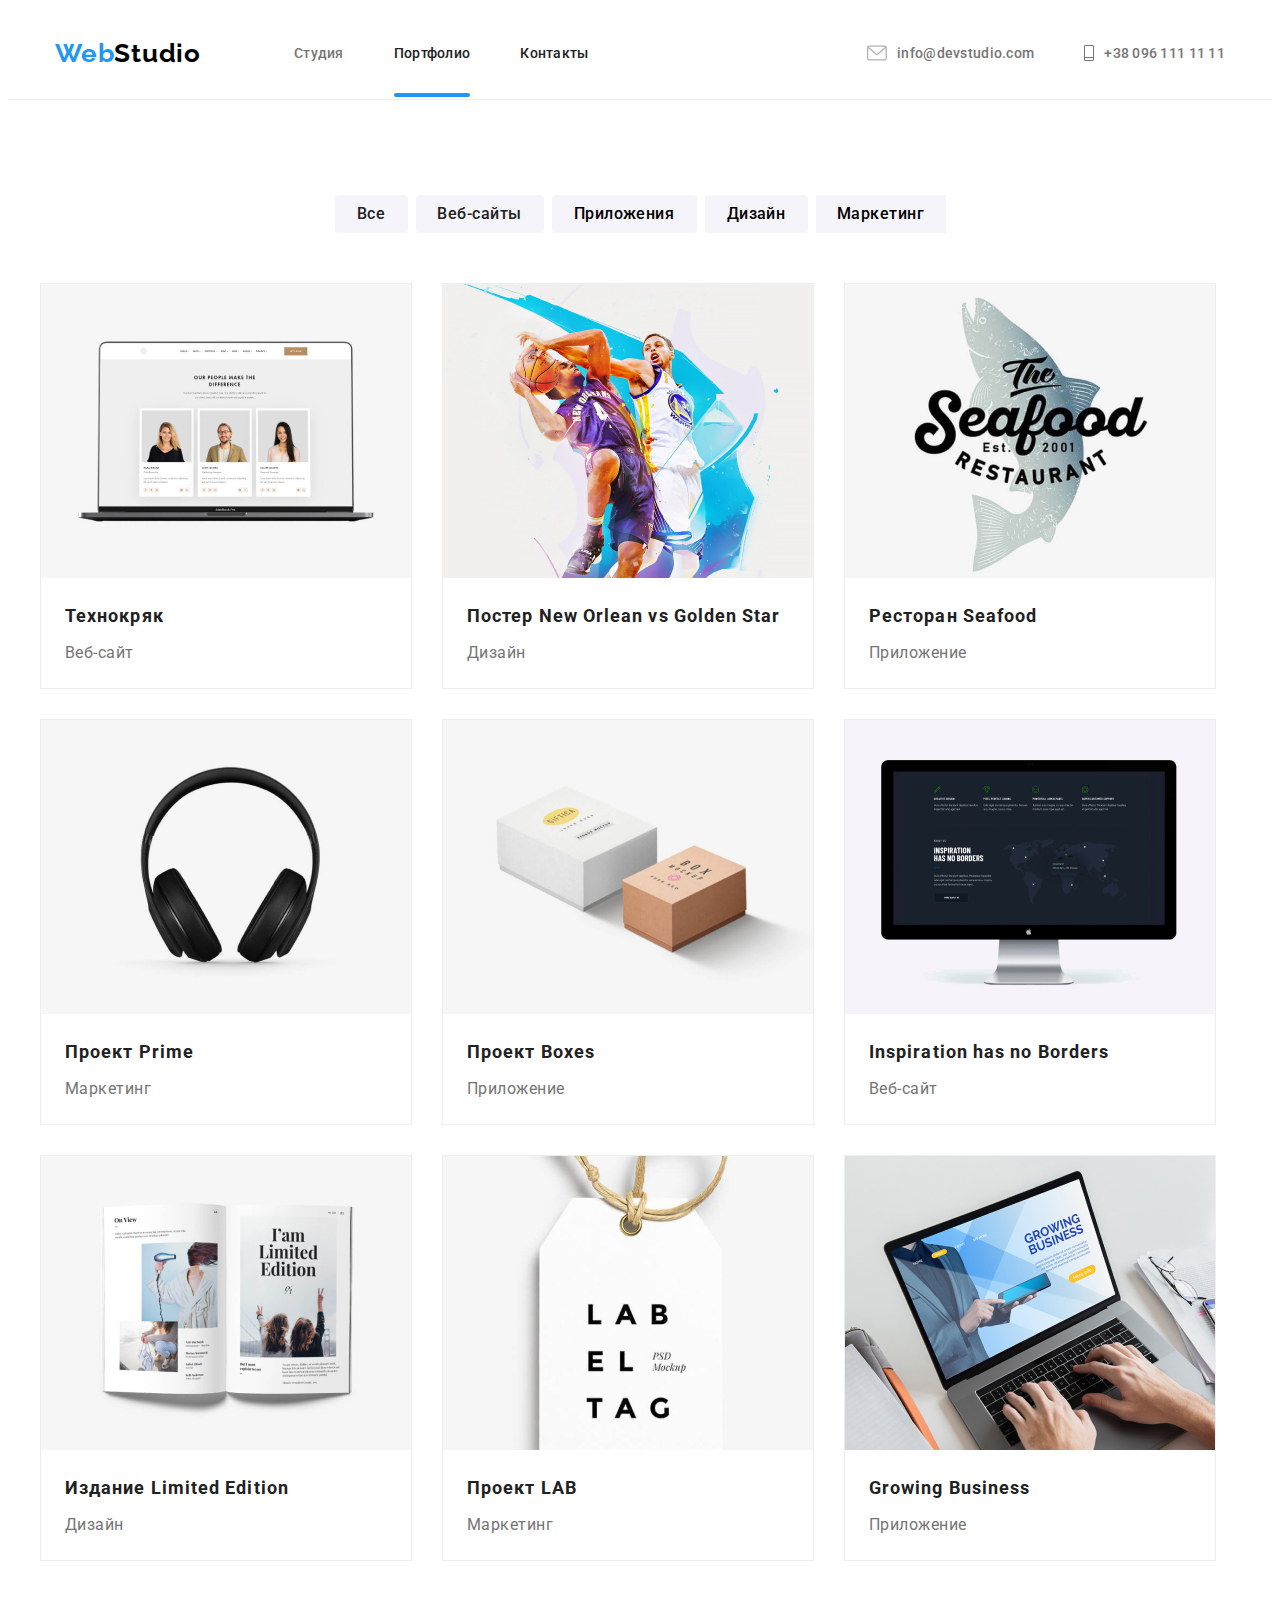
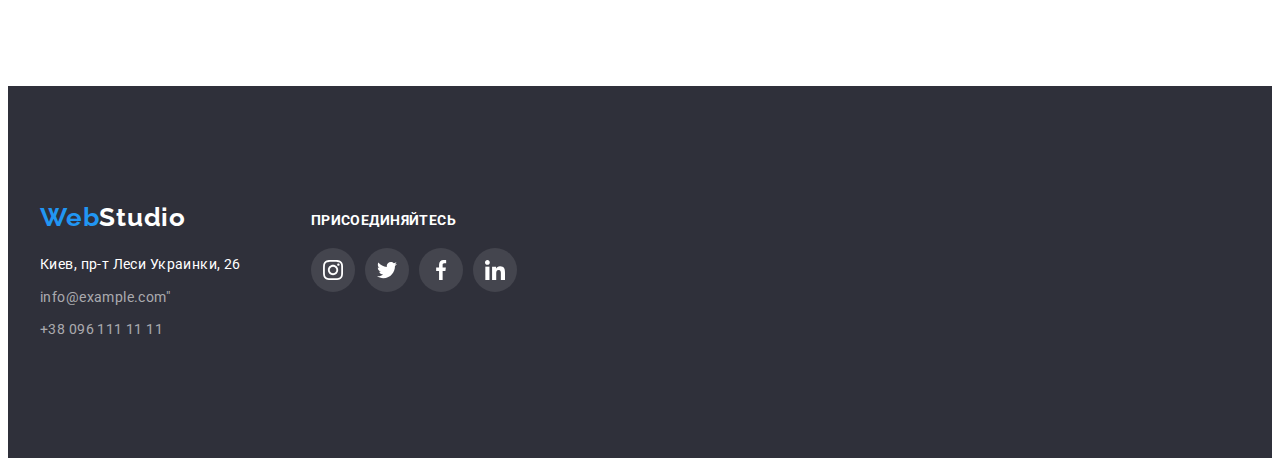
==== commit 1b0e6395: "new" ====
--- a/portfolio.html
+++ b/portfolio.html
@@ -42,34 +42,48 @@
        <main>
          <section class="gallery">
              <ul  class="button container">
-            <li  ><button  class="button-service-white" type="button">Все</li>
-            <li > <button  class="button-service" type="button">Веб-сайты</button></li>
-            <li><button  class="button-service-two" type="button">Приложения</button></li>
-            <li><button  class="button-service-three" type="button">Дизайн</button></li>
-            <li><button  class="button-service-four"type="button">Маркетинг</button><li>
+            <li  ><button  class="button-service-white  but-portfolio"  type="button">Все</li>
+            <li > <button  class="button-service but-portfolio" type="button">Веб-сайты</button></li>
+            <li><button  class="button-service-two but-portfolio" type="button">Приложения</button></li>
+            <li><button  class="button-service-three but-portfolio" type="button">Дизайн</button></li>
+            <li><button  class="button-service-four but-portfolio"type="button">Маркетинг</button><li>
             </ul>
 
-         <div class="  container">
+         <div class= "container">
         <ul class=" work-once ">
-           
-            <li class="photo-portfolio-once">
-               <div class="overlay">
-                <a class="portfolio-shadow" href="">
-                <img src="./portfolio/protfolio  images/main-page/tehnokryak-1.jpg" alt="" width="370" height="294">
-                </div>
-                <div class="discription-photo">
-                
+            <li class="photo-portfolio-once">
+                
+            <a class="portfolio-shadow" href="">
+                <div class="product-thumb">
+            <img src="./portfolio/protfolio  images/main-page/tehnokryak-1.jpg" alt="" width="370" height="294">
+            <div class="product-actions"><p class="over-text">
+                Технокряк это современная площадка распространения коронавируса. Компании используют эту платформу для цифрового
+                шпионажа и атак на защищённые сервера конкурентов.</p>
+            </div>
+            </div>
+            
+            <div class="discription-photo">
                 <p class="descriptin-photo">
                     Технокряк
-                    </p>
-                    <p class="descriptin-photo-work">Веб-сайт </p> 
-                    </div>
-                    
-                    </a>
-            </li>
-            <li class="photo-portfolio-once">
-                <a class="portfolio-shadow" href="">
+                </p>
+                <p class="descriptin-photo-work">Веб-сайт </p>
+                
+            </div>  
+            </a>
+            </li>
+
+
+            <li class="photo-portfolio-once">
+                <a class="portfolio-shadow" href="">
+                    <div class="product-thumb">
                 <img src="./portfolio/protfolio  images/main-page/poster-2.jpg" alt="" width="370" height="294">
+            <div class="product-actions">
+                <p class="over-text">
+                    Технокряк это современная площадка распространения коронавируса. Компании используют эту платформу для цифрового
+                    шпионажа и атак на защищённые сервера конкурентов.</p>
+            </div>
+            </div>
+
                 <div class="discription-photo">
                 <p class="descriptin-photo">
                     Постер New Orlean vs Golden Star
@@ -78,22 +92,39 @@
                     </div>
                 </a>
             </li>
+
             <li class="photo-portfolio-twice">
                 <a class="portfolio-shadow" href="">
+                    <div class="product-thumb">
                 <img src="./portfolio/protfolio  images/main-page/resyaurant-3.jpg" alt="" width="370" height="294">
+                <div class="product-actions">
+                    <p class="over-text">
+                        Технокряк это современная площадка распространения коронавируса. Компании используют эту платформу для цифрового
+                        шпионажа и атак на защищённые сервера конкурентов.</p>
+                </div>
+                </div>
+                
                 <div class="discription-photo">
                 <p class="descriptin-photo">
                     Ресторан Seafood
                     </p>
                     <p class="descriptin-photo-work">Приложение</p>
                     </div>
-                </a>
+               
             </li>
                          
             <li class="photo-portfolio-once">
                 <a  class="portfolio-shadow" href="">
+                    <div class="product-thumb">
                 <img src="./portfolio/protfolio  images/main-page/img-4.jpg" alt="" width="370" height="294">
-                    <div class="discription-photo">
+                    <div class="product-actions">
+                        <p class="over-text">
+                            Технокряк это современная площадка распространения коронавируса. Компании используют эту платформу для цифрового
+                            шпионажа и атак на защищённые сервера конкурентов.</p>
+                    </div>
+                    </div>
+                            
+                <div class="discription-photo">
                 <p class="descriptin-photo">
                     Проект Prime
                     </p >
@@ -101,9 +132,19 @@
                     </div>
                 </a>
             </li>
-            <li class="photo-portfolio-once">
-                <a class="portfolio-shadow" href="">
+
+            <li class="photo-portfolio-once">
+                <a class="portfolio-shadow" href="">
+                    <div class="product-thumb">
                 <img src="./portfolio/protfolio  images/main-page/img-5.jpg" alt="" width="370" height="294">
+                <div class="product-actions">
+                    <p class="over-text">
+                        Технокряк это современная площадка распространения коронавируса. Компании используют эту платформу для цифрового
+                        шпионажа и атак на защищённые сервера конкурентов.</p>
+                </div>
+                </div>              
+                        
+                
                 <div class="discription-photo">
                     <p class="descriptin-photo">
                     Проект Boxes
@@ -114,7 +155,15 @@
             </li>
             <li class="photo-portfolio-twice">
                 <a  class="portfolio-shadow" href="">
+                    <div class="product-thumb">
                 <img src="./portfolio/protfolio  images/main-page/img-6.jpg" alt="" width="370" height="294">
+                <div class="product-actions">
+                    <p class="over-text">
+                        Технокряк это современная площадка распространения коронавируса. Компании используют эту платформу для цифрового
+                        шпионажа и атак на защищённые сервера конкурентов.</p>
+                </div>
+                </div>
+                
                 <div class="discription-photo">
                     <p class="descriptin-photo">
                     Inspiration has no Borders
@@ -126,7 +175,14 @@
             
             <li class="photo-portfolio-once">
                 <a  class="portfolio-shadow" href="">
+                    <div class="product-thumb">
                 <img src="./portfolio/protfolio  images/main-page/img-7.jpg" alt="" width="370" height="294">
+          <div class="product-actions">
+         <p class="over-text">
+        Технокряк это современная площадка распространения коронавируса. Компании используют эту платформу для цифрового
+        шпионажа и атак на защищённые сервера конкурентов.</p>
+             </div>
+              </div>
                 <div class="discription-photo">
                     <p class="descriptin-photo">
                     Издание Limited Edition
@@ -137,7 +193,15 @@
             </li>
             <li class="photo-portfolio-once">
                 <a class="portfolio-shadow" href="">
+                    <div class="product-thumb">
                 <img src="./portfolio/protfolio  images/main-page/img-8.jpg" alt="" width="370" height="294">
+            <div class="product-actions">
+                <p class="over-text">
+                    Технокряк это современная площадка распространения коронавируса. Компании используют эту платформу для цифрового
+                    шпионажа и атак на защищённые сервера конкурентов.</p>
+            </div>
+            </div>
+
                 <div class="discription-photo">
                     <p class="descriptin-photo">
                     Проект LAB
@@ -148,7 +212,14 @@
             </li>
             <li class="photo-portfolio-twice">
                 <a class="portfolio-shadow" href="">
+                    <div class="product-thumb">
                 <img src="./portfolio/protfolio  images/main-page/img-9.jpg" alt=""width="370" height="294">
+                <div class="product-actions">
+                    <p class="over-text">
+                        Технокряк это современная площадка распространения коронавируса. Компании используют эту платформу для цифрового
+                        шпионажа и атак на защищённые сервера конкурентов.</p>
+                </div>
+                </div>
                 <div class="discription-photo">
                     <p class="descriptin-photo">
                     Growing Business
--- a/css/styles.css
+++ b/css/styles.css
@@ -771,9 +771,8 @@
   background: #ffffff;
   border: 1px solid #eeeeee;
   box-sizing: border-box;
-  outline: none;
  
-}
+  }
 
 .photo-portfolio-once:hover,
 .photo-portfolio-once:focus {
@@ -783,13 +782,15 @@
 
 .portfolio-shadow {
   text-decoration: none;
+ 
+   
 }
 
 .portfolio-shadow:focus {
   display: block;
   box-shadow: 0px 1px 1px rgba(0, 0, 0, 0.12), 0px 4px 4px rgba(0, 0, 0, 0.06),
     1px 4px 6px rgba(0, 0, 0, 0.16);
-  outline: none;
+
 }
 
 .photo-portfolio-twice:hover,
@@ -1165,22 +1166,57 @@
  opacity: 0;                         /*прячем кнопку*/
   visibility: hidden;
   pointer-events: none;
-  
-}
-.overlay::before{
-display: inline-block;
-content: "";
-position: absolute;
-top: 0;
-left: 0;
-width: 370px;
-height: 294px;
-transform: translateY(100%);
-background: rgba(33, 150, 243, 0.9);
-transition: transform 250ms  cubic-bezier(0.4, 0, 0.2, 1) ;
-/*opacity: 0;*/
-}
-.photo-portfolio-once:hover .overlay::before{
+ }
+
+.product-actions{
+ 
+  display: flex;
+  position: absolute;
+  left: 50%;
+  top:50%;
+  transform: translate(-50%,-50%);
+  opacity: 0;
+  }
+.over-text{
+width: 322px;
+height: 168px;
+display: flex;
+justify-content: center;
+align-items: center;
+font-family: Roboto;
+font-style: normal;
+font-weight: normal;
+font-size: 18px;
+line-height: 28px;
+letter-spacing: 0.03em;
+color: #FFFFFF;
+}
+
+.product-thumb{position: relative;
+ overflow: hidden;}
+
+.photo-portfolio-once:hover .product-actions{opacity: 1;}
+
+.product-thumb::before{
+  content: "";
+  width:100% ;
+  height: 100%;
+  background: rgba(33, 150, 243, 0.9);
+  display: inline-block;
+  position: absolute;
+  /*opacity: 0;*/
+  transform: translateY(100%);
+  transition: transform 250ms  cubic-bezier(0.4, 0, 0.2, 1) ;
+}
+.photo-portfolio-once:hover  .product-thumb::before{
   transform: translateY(0);
-}
-.photo-portfolio-once{position: relative;}+  }
+  .photo-portfolio-twice:hover  .product-thumb::before{
+  transform: translateY(0);
+  }
+  .photo-portfolio-twice:hover .product-actions{opacity: 1;}
+
+  .but-portfolio {
+  transition-property: background-color;
+  transition-duration: 250ms;
+  transition-timing-function: cubic-bezier(0.4, 0, 0.2, 1);}